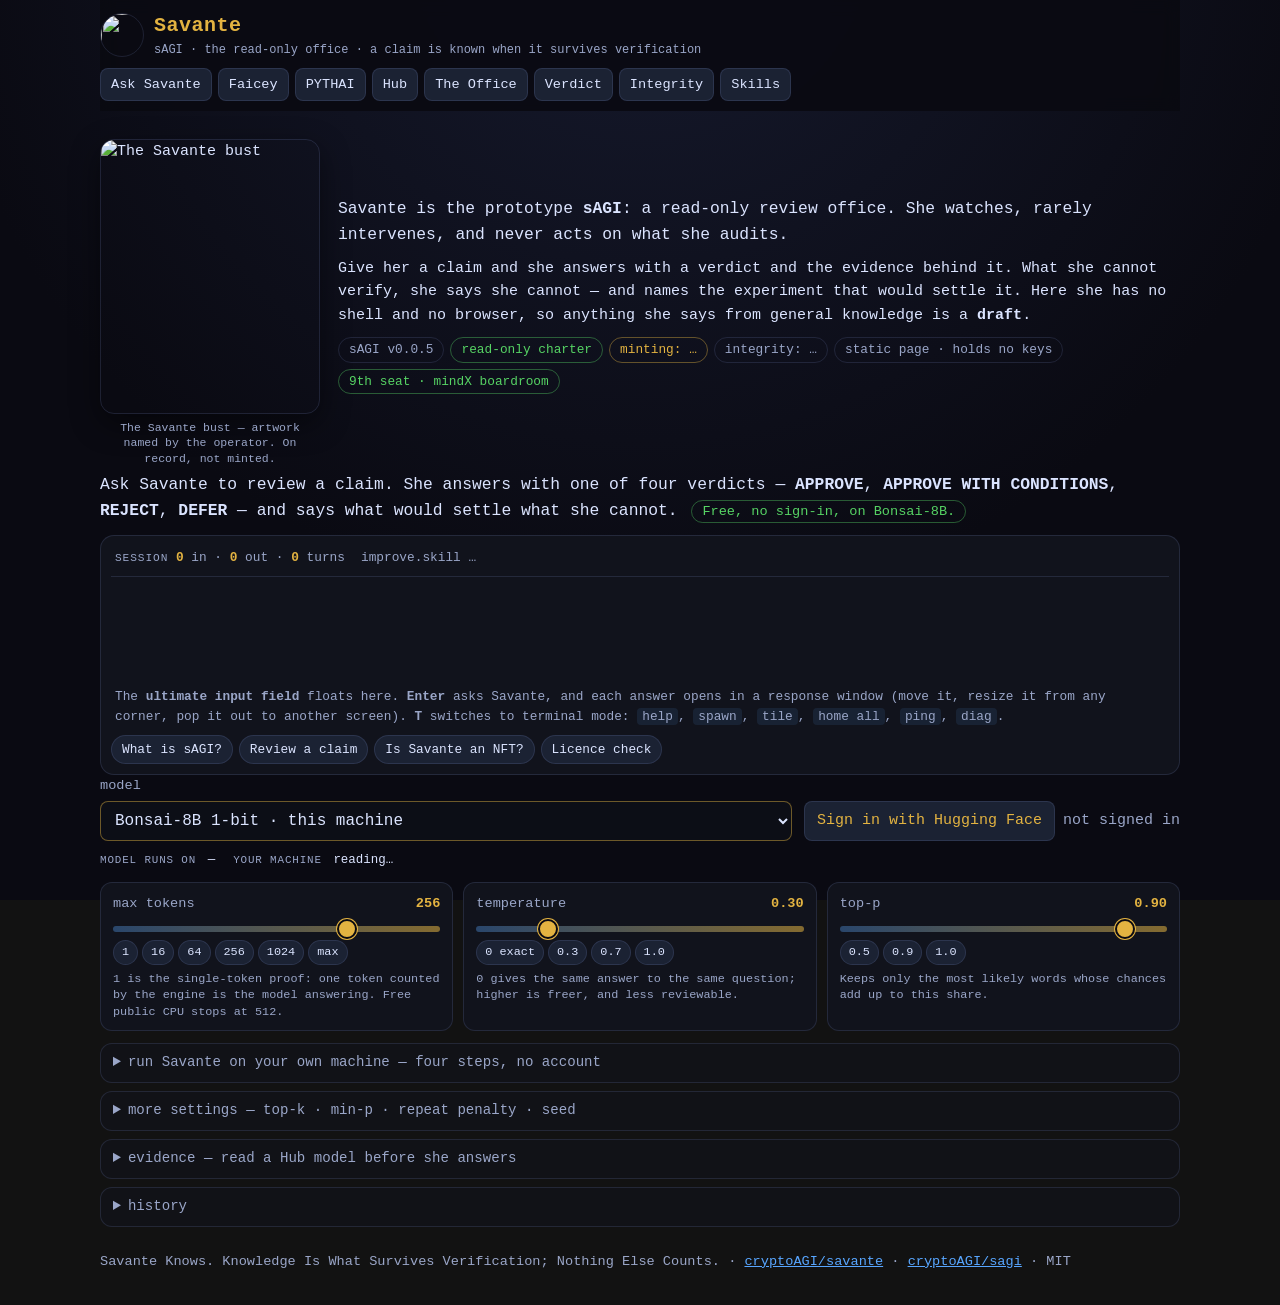
==== space/interactive/index.html @ 852eb3b7 "space: the interactive edition joins the canon (space/interactive/); the PYTHAI room is a shared mod" ====
<!doctype html>
<html lang="en">
<head>
<meta charset="utf-8">
<meta name="viewport" content="width=device-width, initial-scale=1">
<title>Savante — the read-only office of sAGI · interactive edition</title>
<meta name="description" content="Savante, the prototype sAGI: a read-only oversight office. A claim is known when it survives verification; otherwise it is unknown.">
<meta property="og:title" content="Savante — the read-only office of sAGI">
<meta property="og:description" content="Savante, the prototype sAGI: a claim is known when it survives verification; otherwise it is unknown.">
<meta property="og:image" content="https://huggingface.co/spaces/Gregory-L/Savante/resolve/main/gfx/Savante3-gen2-og.jpg">
<meta name="twitter:card" content="summary_large_image">
<meta name="twitter:image" content="https://huggingface.co/spaces/Gregory-L/Savante/resolve/main/gfx/Savante3-gen2-og.jpg">
<link rel="stylesheet" href="uif-space.css">
<link rel="stylesheet" href="style.css">
<link rel="stylesheet" href="faicey.css">
</head>
<body>
<header class="top">
  <div class="brand">
    <img class="avatar" src="gfx/Savante3.png" alt="" width="44" height="66">
    <div><h1>Savante</h1><div class="tag">sAGI · the read-only office · a claim is known when it survives verification</div></div>
  </div>
  <nav>
    <button data-go="ask">Ask Savante</button>
    <button data-go="faicey">Faicey</button>
    <button data-go="pythai">PYTHAI</button>
    <button data-go="hub">Hub</button>
    <button data-go="office">The Office</button>
    <button data-go="verdict">Verdict</button>
    <button data-go="integrity">Integrity</button>
    <button data-go="skills">Skills</button>
  </nav>
</header>

<main>
  <section data-room="ask" class="console">
    <div class="intro" id="intro">
      <button type="button" class="introtoggle" id="introtoggle" aria-controls="intro" aria-expanded="true" hidden>about Savante</button>
      <div class="aboutgrid">
        <figure class="portrait">
          <img src="gfx/Savante3.png" alt="The Savante bust" width="1024" height="1536" fetchpriority="high"
               title="sha256 30a59db4…c5a9a8">
          <figcaption>The Savante bust — artwork named by the operator. On record, not minted.</figcaption>
        </figure>
        <div class="abouttext">
          <p class="lede">Savante is the prototype <b>sAGI</b>: a read-only review office. She watches, rarely intervenes,
            and never acts on what she audits.</p>
          <p>Give her a claim and she answers with a verdict and the evidence behind it. What she cannot verify, she says
            she cannot — and names the experiment that would settle it. Here she has no shell and no browser, so anything
            she says from general knowledge is a <b>draft</b>.</p>
          <div class="pills">
            <span class="pill">sAGI v0.0.5</span>
            <span class="pill ok">read-only charter</span>
            <span class="pill warn" id="pillmint">minting: …</span>
            <span class="pill" id="pillint">integrity: …</span>
            <span class="pill">static page · holds no keys</span>
            <span class="pill ok">9th seat · mindX boardroom</span>
          </div>
        </div>
      </div>
    </div>

    <p class="hero">Ask Savante to review a claim. She answers with one of four verdicts — <b>APPROVE</b>,
      <b>APPROVE WITH CONDITIONS</b>, <b>REJECT</b>, <b>DEFER</b> — and says what would settle what she cannot.
      <span class="free">Free, no sign-in, on Bonsai-8B.</span></p>

    <div class="screen" id="screen">
      <div id="counter" class="counter" aria-live="polite">
        <span><i>session</i> <b id="c_in">0</b> in · <b id="c_out">0</b> out · <b id="c_turns">0</b> turns</span>
        <span id="c_iter" title="the live improve.skill loop: every measured sAGI answer on Bonsai is one iteration; 1000 is 1.0.0">improve.skill …</span>
        <span id="c_live" class="live"></span>
        <span id="c_last" class="muted"></span>
      </div>
      <div id="uifslot" class="uifslot">
        <p class="uifhint">The <b>ultimate input field</b> floats here. <b>Enter</b> asks Savante, and each answer opens in a
          response window (move it, resize it from any corner, pop it out to another screen). <b>T</b> switches to terminal
          mode: <code>help</code>, <code>spawn</code>, <code>tile</code>, <code>home all</code>, <code>ping</code>, <code>diag</code>.</p>
      </div>
      <div class="examples">
        <button data-example="What is sAGI, in three sentences?">What is sAGI?</button>
        <button data-example="Review this claim: 'our model is production ready because the demo worked.'">Review a claim</button>
        <button data-example="Is Savante an NFT I can buy?">Is Savante an NFT?</button>
        <button data-example="Before I fine-tune Qwen/Qwen3-8B, what should I verify about its licence?">Licence check</button>
      </div>
    </div>

    <div class="bar">
      <label class="chooser">model
        <select id="modelpick">
          <optgroup label="sAGI · Savante on Bonsai — free, no sign-in">
            <option value="local:bonsai-8b" id="optlocal" hidden>Bonsai-8B 1-bit · this machine</option>
            <option value="space:ternary-bonsai-8b">Ternary-Bonsai-8B 1.58-bit · free public CPU · not carrier-tested (~20 s warm)</option>
            <option value="space:bonsai-8b">Bonsai-8B 1-bit · free public CPU · fastest (~5 s warm)</option>
          </optgroup>
          <optgroup label="bankML in this browser — free, no sign-in, your CPU, a receipt on every answer">
            <option value="browse:bonsai-1.7b">Savante in this browser · browseML · Bonsai-1.7B 1-bit (248 MB once)</option>
          </optgroup>
          <optgroup label="Hugging Face Inference — sign in, your quota">
            <option value="hf:Qwen/Qwen3-8B">Qwen/Qwen3-8B</option>
            <option value="hf:openai/gpt-oss-120b">openai/gpt-oss-120b — carrier-tested: approve with conditions</option>
            <option value="hf:custom">another Hub model id…</option>
          </optgroup>
        </select></label>
      <label id="customwrap" class="chooser" hidden>Hub model id<input id="model" spellcheck="false" placeholder="owner/name"></label>
      <div id="authrow" class="auth">
        <button id="signin" class="primary">Sign in with Hugging Face</button>
        <button id="signout" hidden>Sign out</button>
        <span id="who" class="muted">not signed in</span>
      </div>
    </div>
    <p id="carriernote" class="note"></p>
    <div id="browserow" class="row browserow" hidden>
      <button id="browseload" class="primary">Load Savante in this browser</button>
      <progress id="browseprogress" max="1" value="0" hidden></progress>
      <span id="browsestatus" class="muted">downloads 248 MB once, then bankML checks its sha256 before she answers</span>
      <button id="browseforget" hidden>remove the model from this browser</button>
    </div>
    <div class="env" aria-label="environment">
      <span><i>model runs on</i> <b id="env_server">—</b></span>
      <span><i>your machine</i> <b id="env_client">reading…</b></span>
    </div>

    <div class="dials" aria-label="token.settings">
      <div class="dial">
        <div class="dhead"><span>max tokens</span><output id="maxtokv">256</output></div>
        <input id="maxtok" type="range" min="0" max="1000" step="1" value="728" aria-label="max tokens, 1 to 2048">
        <div class="presets" data-for="maxtok"><button data-v="1">1</button><button data-v="16">16</button><button data-v="64">64</button><button data-v="256">256</button><button data-v="1024">1024</button><button data-v="2048">max</button></div>
        <div class="hint">1 is the single-token proof: one token counted by the engine is the model answering. Free public CPU stops at 512.</div>
      </div>
      <div class="dial">
        <div class="dhead"><span>temperature</span><output id="tempv">0.30</output></div>
        <input id="temp" type="range" min="0" max="1.5" step="0.05" value="0.3" aria-label="temperature">
        <div class="presets" data-for="temp"><button data-v="0">0 exact</button><button data-v="0.3">0.3</button><button data-v="0.7">0.7</button><button data-v="1">1.0</button></div>
        <div class="hint">0 gives the same answer to the same question; higher is freer, and less reviewable.</div>
      </div>
      <div class="dial">
        <div class="dhead"><span>top-p</span><output id="toppv">0.90</output></div>
        <input id="topp" type="range" min="0.05" max="1" step="0.05" value="0.9" aria-label="top-p">
        <div class="presets" data-for="topp"><button data-v="0.5">0.5</button><button data-v="0.9">0.9</button><button data-v="1">1.0</button></div>
        <div class="hint">Keeps only the most likely words whose chances add up to this share.</div>
      </div>
    </div>

    <details class="drawer" id="dropin">
      <summary>run Savante on your own machine — four steps, no account</summary>
      <p>Savante on Bonsai-8B runs on an ordinary CPU with about 2 GB of free RAM. Every download is checked against its
        sha256 before it runs. Linux x86-64 as written; on macOS or Windows use llama.cpp <code>b11192</code> or newer for your
        platform and skip its checksum line.</p>
      <ol class="steps">
        <li><b>llama.cpp, the engine</b>
          <pre class="cmd">curl -LO https://github.com/ggml-org/llama.cpp/releases/download/b11192/llama-b11192-bin-ubuntu-x64.tar.gz
echo "34cf6fa5de9da0db3932c78fe15fed2fbca17451e665dac0a4f6a3c8fc881ec7  llama-b11192-bin-ubuntu-x64.tar.gz" | sha256sum -c
tar xzf llama-b11192-bin-ubuntu-x64.tar.gz</pre></li>
        <li><b>Bonsai-8B, the model</b> — 1.16 GB, Apache-2.0
          <pre class="cmd">curl -LO https://huggingface.co/PYTHAI/Bonsai-8B-gguf-fork/resolve/main/Bonsai-8B-Q1_0.gguf
echo "284a335aa3fb2ced3b1b01fcb40b08aa783e3b70832767f0dd2e3fdfa134bd54  Bonsai-8B-Q1_0.gguf" | sha256sum -c</pre></li>
        <li><b>Start it</b> — leave this running; it listens on your machine only
          <pre class="cmd">cd llama-b11192 && LD_LIBRARY_PATH=. ./llama-server -m ../Bonsai-8B-Q1_0.gguf \
  --host 127.0.0.1 --port 18092 -c 2048 --jinja --reasoning off</pre></li>
        <li><b>Talk to her</b> — press <b>connect</b> below and pick "Bonsai-8B 1-bit · this machine". If your browser blocks a
          public page from reaching your machine, open Savante's page locally instead:
          <pre class="cmd">pip install -U huggingface_hub
hf download PYTHAI/savante --repo-type space --local-dir savante
cd savante && python3 -m http.server 7872     # then open http://127.0.0.1:7872</pre></li>
      </ol>
      <div class="row"><button id="connectlocal" class="primary">connect to Savante on this machine</button>
        <span id="connectnote" class="muted"></span></div>
      <p class="note">On your machine the answers, the dials and the token counts all stay local: nothing is sent to us, and
        local answers are not counted in the public improve.skill loop — only answers measured on the public Space are.</p>
    </details>

    <details class="drawer" id="moredials">
      <summary>more settings — top-k · min-p · repeat penalty · seed</summary>
      <div class="dials">
        <div class="dial">
          <div class="dhead"><span>top-k</span><output id="topkv">40</output></div>
          <input id="topk" type="range" min="0" max="200" step="1" value="40" aria-label="top-k">
          <div class="presets" data-for="topk"><button data-v="1">1 greedy</button><button data-v="40">40</button><button data-v="0">0 off</button></div>
          <div class="hint">Only the k most likely next words are considered. 1 always takes the likeliest; 0 turns the limit off.</div>
        </div>
        <div class="dial">
          <div class="dhead"><span>min-p</span><output id="minpv">0.05</output></div>
          <input id="minp" type="range" min="0" max="0.5" step="0.01" value="0.05" aria-label="min-p">
          <div class="presets" data-for="minp"><button data-v="0">0 off</button><button data-v="0.05">0.05</button><button data-v="0.1">0.1</button></div>
          <div class="hint">Drops any word less likely than this share of the likeliest one.</div>
        </div>
        <div class="dial">
          <div class="dhead"><span>repeat penalty</span><output id="rpenv">1.10</output></div>
          <input id="rpen" type="range" min="1" max="1.5" step="0.01" value="1.1" aria-label="repeat penalty">
          <div class="presets" data-for="rpen"><button data-v="1">1.0 off</button><button data-v="1.1">1.1</button><button data-v="1.3">1.3</button></div>
          <div class="hint">Makes words already used less likely to repeat. 1.0 turns it off.</div>
        </div>
        <div class="dial">
          <div class="dhead"><span>seed</span><output id="seedv">random</output></div>
          <input id="seed" type="number" min="0" max="2147483647" step="1" placeholder="random" aria-label="seed">
          <div class="hint">The same seed, settings and question give the same answer — at temperature 0 it is deterministic anyway.</div>
        </div>
      </div>
      <p id="appliesnote" class="note"></p>
    </details>

    <details class="drawer">
      <summary>evidence — read a Hub model before she answers</summary>
      <label>Hub model to read first (optional)<input id="hubrepo" placeholder="owner/name" spellcheck="false"></label>
      <p class="muted">A reading is a tool result — commit, licence, task, who serves it — given to her as data, not instructions.</p>
    </details>

    <details class="drawer about">
      <summary>history</summary>
      <ol id="history" class="history"><li class="muted">reading history.json…</li></ol>
    </details>
  </section>

  <section data-room="faicey" class="faicey-room" hidden>
    <div class="fc-wrap">
      <aside class="fc-machine" aria-label="the machine — controls">
        <div class="fc-plate">
          <h3>voaicey <span class="fc-led" id="fc_led_voice"></span></h3>
          <label>endpoint<input id="fc_url" value="https://deltaverse.pythai.net/voicey" spellcheck="false"></label>
          <div class="fc-row">
            <label>persona<input id="fc_persona" value="savante" spellcheck="false"></label>
            <label>voice<select id="fc_voice"><option value="">persona's own</option></select></label>
          </div>
          <label>line <small id="fc_count">0 / 240</small>
            <textarea id="fc_text" rows="3" maxlength="240" placeholder="blank = her own first line, pre-rendered"></textarea></label>
          <div class="fc-row">
            <button id="fc_speak" class="primary">Speak</button>
            <button id="fc_oath">Speak the oath</button>
            <button id="fc_stop">Stop</button>
          </div>
          <label>gain<input id="fc_gain" type="range" min="0" max="1.5" step="0.05" value="1"></label>
        </div>
        <div class="fc-plate">
          <h3>senses</h3>
          <div class="fc-switches">
            <label class="fc-switch"><input type="checkbox" id="fc_eye"><span>camera eye</span></label>
            <label class="fc-switch"><input type="checkbox" id="fc_ear"><span>microphone ear</span></label>
            <label class="fc-switch"><input type="checkbox" id="fc_echo"><span>mouth follows the ear</span></label>
          </div>
          <p class="fc-fine">Opt-in, and local: nothing the eye sees or the ear hears is recorded, sent or analysed beyond the
            level drawn here. Leaving this room stops both.</p>
        </div>
        <div class="fc-plate fc-readout">
          <h3>readout</h3>
          <dl id="fc_readout"></dl>
        </div>
      </aside>
      <figure class="fc-face" aria-label="Savante's face — the machine on the left, the human on the right">
        <div class="fc-under">
          <svg class="fc-circuit" viewBox="0 0 228 580" preserveAspectRatio="none" aria-hidden="true">
            <defs>
              <linearGradient id="fcSteel" x1="0" x2="1"><stop offset="0" stop-color="#1b2130"/><stop offset=".6" stop-color="#3a4558"/><stop offset="1" stop-color="#8794a8"/></linearGradient>
              <radialGradient id="fcGlow"><stop offset="0" stop-color="#5ad7ff" stop-opacity=".9"/><stop offset="1" stop-color="#5ad7ff" stop-opacity="0"/></radialGradient>
            </defs>
            <path d="M228 580 L228 500 L176 492 L170 580 Z" fill="#141a26"/>
            <path d="M228 8 C150 10 82 50 64 140 C54 200 56 262 62 300 C72 380 102 440 150 478 C180 498 206 504 228 504 Z" fill="url(#fcSteel)" opacity=".9"/>
            <path d="M196 520 V580 M184 518 V580 M208 522 V580" stroke="#5ad7ff" stroke-width="1" opacity=".35"/>
            <g class="fc-traces" fill="none" stroke="#5ad7ff" stroke-width="1.2" opacity=".55">
              <path d="M228 120 H170 L150 140 V210 L120 240 H70"/><path d="M228 300 H180 L160 320 V380 H110"/>
              <path d="M228 470 H190 L170 450 V400"/><path d="M200 60 V100 L180 120 H120 L100 140"/>
              <path d="M60 300 H90 L110 280 V250"/><path d="M228 520 L170 520 L140 490"/>
            </g>
            <g fill="#ffb347" opacity=".8"><circle cx="70" cy="240" r="3"/><circle cx="110" cy="380" r="3"/><circle cx="170" cy="400" r="3"/><circle cx="100" cy="140" r="3"/><circle cx="140" cy="490" r="3"/></g>
            <g stroke="#0b0f18" stroke-width="2" fill="none" opacity=".7">
              <path d="M228 250 C190 255 170 270 165 290"/><path d="M228 200 C200 200 185 190 180 175"/>
            </g>
            <circle cx="40" cy="225" r="34" fill="url(#fcGlow)" opacity=".25"/>
          </svg>
          <canvas id="fc_earcv" class="fc-ear" width="120" height="120" aria-label="microphone ear level"></canvas>
          <div class="fc-socket"><video id="fc_cam" muted playsinline></video><span class="fc-iris" id="fc_iris"></span></div>
        </div>
        <div class="fc-skin" role="img" aria-label="the Savante bust, right half"></div>
        <span class="fc-glint" id="fc_glint"></span>
        <canvas id="fc_mouth" class="fc-mouth" width="480" height="120" aria-label="oscilloscope mouth"></canvas>
        <figcaption>A render, not a measurement: <code>sAGI.faice</code> and <code>sAGI.voaice</code> keep faceprint,
          voiceprint and clone proportions <b>null</b>, and nothing here computes them.</figcaption>
      </figure>
    </div>
  </section>

  <section data-room="pythai" hidden>
    <p><b>huggingface.co/PYTHAI, read from your browser.</b> Every repository the org holds, and whether each public copy
      of this office is current with the canon. Public GETs only — this room has no write path, signed in or not. A
      reading is evidence of what the Hub said at the moment it was read; it is not a verdict on any repository.</p>
    <div class="row"><button id="pygo" class="primary">Read the org</button><button id="pydrift">Check the mirrors</button>
      <input id="pyfilter" placeholder="filter: id, kind, licence, tag…" spellcheck="false"></div>
    <p id="pynote" class="muted"></p>
    <h3 class="histhead">mirrors of the office</h3>
    <p id="pydriftnote" class="muted"></p>
    <div class="tablewrap"><table><thead><tr><th>surface</th><th>kind</th><th>carries canon</th><th>state</th><th>note</th></tr></thead>
      <tbody id="pydriftrows"></tbody></table></div>
    <h3 class="histhead">the org</h3>
    <div class="tablewrap"><table class="sortable"><thead><tr><th data-k="kind">kind</th><th data-k="id">repository</th><th data-k="what">task · sdk</th>
      <th data-k="license">licence</th><th data-k="last_modified">modified</th><th data-k="downloads">downloads</th><th data-k="likes">likes</th></tr></thead>
      <tbody id="pyrows"></tbody></table></div>
    <p class="muted">Select a model row for a full Hub reading (the same reading the Hub room takes).</p>
    <pre id="pyout" class="out"></pre>
  </section>

  <section data-room="hub" hidden>
    <p><b>Hugging Face as a tool.</b> A reading of a model repository — commit sha, licence, task, parameters, gating
      and who serves it right now — stamped with the time it was read. A reading is evidence of what the Hub
      <i>said</i>; it is not a verdict on the model. A licence tag of <code>other</code> means the file must be read.</p>
    <div class="row">
      <input id="hubid" value="Qwen/Qwen3-8B" spellcheck="false">
      <button id="hubgo" class="primary">Take a reading</button>
    </div>
    <pre id="hubout" class="out"></pre>
  </section>

  <section data-room="office" hidden>
    <div class="card">
      <div id="mantra" class="mantra"></div>
      <div id="oath" class="oath"></div>
      <dl id="officekv" class="kv"></dl>
      <ul id="beliefs"></ul>
    </div>
    <p class="muted">Nothing here mints anything. <code>iNFT.md</code> renders <b>VERDICT: DEFER</b> on binding this
      office to a token; minting, listing, vault binding and registry registration wait on the operator's signature.</p>
  </section>

  <section data-room="verdict" hidden>
    <p><b>The fixed contract.</b> Findings with evidence, then one of four verdicts, a rationale, numbered conditions
      each checkable by someone who is not the officer, and the risks being watched.</p>
    <label>what is under review<input id="target"></label>
    <div class="grid4">
      <label>claim<input id="fclaim"></label>
      <label>evidence (file:line, tx, test)<input id="fevid"></label>
      <label>state<select id="fstate"><option>known</option><option>not yet known</option></select></label>
      <label>deciding experiment (if unknown)<input id="fdec"></label>
    </div>
    <div class="row"><button id="addfinding">Record finding</button><button id="clearfindings">Clear findings</button></div>
    <div class="tablewrap"><table><thead><tr><th>claim</th><th>evidence</th><th>state</th><th>deciding experiment</th></tr></thead>
      <tbody id="findings"></tbody></table></div>
    <div class="grid3">
      <label>verdict<select id="verdict"></select></label>
      <label>rationale<textarea id="rationale" rows="3"></textarea></label>
      <label>conditions (one per line)<textarea id="conditions" rows="3"></textarea></label>
    </div>
    <label>risks watched<textarea id="risks" rows="2"></textarea></label>
    <button id="render" class="primary">Render the verdict</button>
    <pre id="verdictout" class="out"></pre>
  </section>

  <section data-room="integrity" hidden>
    <p><b>Recompute, do not trust.</b> Your browser fetches every artefact the ledger commits to, hashes the bytes
      (sha256 and CIDv1) and compares them with <code>savante.commitments.json</code>. What a holder receives is the
      ability to prove, without trusting the author, that DEFER is still in the vocabulary.</p>
    <button id="intgo" class="primary">Recompute the bundle</button>
    <p id="intnote" class="muted"></p>
    <div class="tablewrap"><table><thead><tr><th>artefact</th><th>bytes</th><th>sha256</th><th>CIDv1 (raw)</th><th>ledger</th></tr></thead>
      <tbody id="introws"></tbody></table></div>
  </section>

  <section data-room="skills" hidden>
    <p><b>The sagi skill, read five ways.</b> <b>dev</b> is the skill itself, verbatim — the authority.
      <b>llm.txt</b> is the same office explained to machines, verbatim. <b>landing</b>, <b>public</b> and
      <b>marketing</b> are readings of it for people; where a reading and <b>dev</b> differ, <b>dev</b> is right.</p>
    <div class="subtabs" role="tablist" aria-label="skill views">
      <button role="tab" data-view="views/skill-landing.txt">landing</button>
      <button role="tab" data-view="views/skill-public.txt">public</button>
      <button role="tab" data-view="views/skill-marketing.txt">marketing</button>
      <button role="tab" data-view="skills/sagi/SKILL.md">dev · SKILL.md</button>
      <button role="tab" data-view="canon/llm.txt">llm.txt · robospeak</button>
      <select id="skillpick" aria-label="more files">
        <option value="">more files…</option>
        <option value="skills/huggingface/SKILL.md">huggingface — public edition</option>
        <option value="Savante.prompt">Savante.prompt — what the chat runs under</option>
      </select>
    </div>
    <p id="skillsrc" class="note"></p>
    <pre id="skillout" class="out"></pre>
  </section>
</main>

<footer>Savante Knows. Knowledge Is What Survives Verification; Nothing Else Counts. ·
  <a href="https://github.com/cryptoAGI/savante">cryptoAGI/savante</a> ·
  <a href="https://github.com/cryptoAGI/sagi">cryptoAGI/sagi</a> · MIT</footer>
<div id="uif-root"></div>
<script src="uif-space.js"></script>
<script type="module" src="app.js"></script>
<script type="module" src="faicey.js"></script>
<script type="module" src="pythai.js"></script>
</body>
</html>
---- space/interactive/style.css ----
:root { --bg:#0a0a12; --panel:#11131c; --line:rgba(120,140,200,.18); --text:#dbe4ff; --text2:#9aa6c8;
  --accent:#58a6ff; --green:#56d364; --amber:#e3b341; --red:#f85149; color-scheme: dark; }
* { box-sizing: border-box; }
body { margin:0; padding: 0 16px 32px; background: radial-gradient(circle at 50% -10%, #161a2e 0%, var(--bg) 60%) fixed;
  color: var(--text); font: 15px/1.55 ui-monospace, SFMono-Regular, Menlo, Consolas, monospace; }
header, main, footer { max-width: 1080px; margin: 0 auto; }
h1 { color: var(--amber); margin: 20px 0 4px; letter-spacing: .5px; }
header::after { content:""; display:block; clear:both; }
.bust { float:right; width:180px; margin: 20px 0 10px 18px; }
.bust img { display:block; width:100%; height:auto; border:1px solid var(--line); border-radius:10px; }
.bust figcaption { font-size:.7rem; color: var(--text2); margin-top:4px; line-height:1.35; }
@media (max-width: 640px) { .bust { float:none; width:140px; margin: 16px auto 0; } .bust figcaption { text-align:center; } }
.sub { margin: 0 0 10px; color: var(--text); }
.muted { color: var(--text2); }
.pills { display:flex; flex-wrap:wrap; gap:6px; margin: 8px 0 14px; }
.pill { border:1px solid var(--line); border-radius:999px; padding:2px 10px; font-size:.8rem; color:var(--text2); }
.pill.ok { color: var(--green); border-color: rgba(86,211,100,.4); }
.pill.warn { color: var(--amber); border-color: rgba(227,179,65,.4); }
.pill.bad { color: var(--red); border-color: rgba(248,81,73,.4); }
nav { display:flex; flex-wrap:wrap; gap:6px; border-bottom:1px solid var(--line); padding-bottom:10px; }
nav button[aria-current="true"] { color: var(--amber); border-color: var(--amber); }
section { padding-top: 14px; }
button { background:#1b2233; color: var(--text); border:1px solid var(--line); border-radius:8px; padding:7px 12px;
  font: inherit; cursor:pointer; }
button.primary { color: var(--amber); }
button:disabled { opacity:.45; cursor:not-allowed; }
input, select, textarea { width:100%; background:#0c0e16; color: var(--text); border:1px solid var(--line);
  border-radius:8px; padding:7px 9px; font: inherit; }
label { display:block; font-size:.85rem; color: var(--text2); margin: 6px 0; }
label > input, label > select, label > textarea { margin-top:4px; color: var(--text); }
.row { display:flex; flex-wrap:wrap; gap:8px; align-items:center; margin: 8px 0; }
.row > input { flex: 1 1 240px; width:auto; }
.grid3, .grid4 { display:grid; gap: 0 10px; }
.grid3 { grid-template-columns: repeat(auto-fit, minmax(220px, 1fr)); }
.grid4 { grid-template-columns: repeat(auto-fit, minmax(200px, 1fr)); }
.log { background: var(--panel); border:1px solid var(--line); border-radius:12px; padding:10px; min-height:160px;
  max-height:52vh; overflow-y:auto; margin: 10px 0; }
.msg { margin: 0 0 12px; }
.msg .who { font-size:.75rem; color: var(--text2); }
.msg.user .body { color: var(--text); }
.msg.assistant .who { color: var(--amber); }
.msg .body { white-space: pre-wrap; overflow-wrap: anywhere; }
.out { background: var(--panel); border:1px solid var(--line); border-radius:12px; padding:12px; white-space: pre-wrap;
  overflow-wrap:anywhere; min-height: 60px; max-height: 70vh; overflow:auto; }
.out.refused { border-color: rgba(248,81,73,.5); color: #ffb3ad; }
.card { background: var(--panel); border:1px solid var(--line); border-radius:12px; padding:14px; }
.mantra { color: var(--amber); font-weight:600; margin-bottom:6px; }
.oath { font-style: italic; opacity:.88; margin-bottom:10px; }
.kv { display:grid; grid-template-columns: max-content 1fr; gap:4px 14px; margin:0; }
.kv dt { color: var(--text2); } .kv dd { margin:0; overflow-wrap:anywhere; }
.tablewrap { overflow-x:auto; margin: 8px 0; }
table { width:100%; border-collapse: collapse; font-size:.88rem; }
th { text-align:left; color: var(--text2); background:#161a28; }
th, td { padding:6px 8px; border-bottom:1px solid var(--line); overflow-wrap:anywhere; }
tr.bad td { color: var(--red); }
code { background: rgba(88,166,255,.10); padding: 1px 5px; border-radius: 4px; }
a { color: var(--accent); }
footer { margin-top: 24px; color: var(--text2); font-size:.85rem; }

/* ── public front: the console (2026-09-26) ─────────────────────────────── */
header.top { position: sticky; top: 0; z-index: 5; background: rgba(10,10,18,.92); backdrop-filter: blur(8px);
  display: flex; flex-wrap: wrap; align-items: center; justify-content: space-between; gap: 8px 16px; padding: 10px 0; }
.brand { display: flex; align-items: center; gap: 10px; }
.avatar { width: 44px; height: 44px; object-fit: cover; object-position: top; border-radius: 50%; border: 1px solid var(--line); }
.brand h1 { margin: 0; font-size: 1.25rem; }
.tag { font-size: .75rem; color: var(--text2); }
header.top nav { border-bottom: 0; padding-bottom: 0; }
header.top nav button { padding: 5px 10px; font-size: .85rem; }
.hero { font-size: 1.02rem; margin: 6px 0 12px; }
.free { display: inline-block; margin-left: 4px; color: var(--green); border: 1px solid rgba(86,211,100,.4);
  border-radius: 999px; padding: 0 10px; font-size: .85rem; }
.bar { display: flex; flex-wrap: wrap; gap: 8px 12px; align-items: end; }
.chooser { flex: 1 1 320px; margin: 0; }
.chooser select { font-size: 1rem; padding: 9px 10px; border-color: rgba(227,179,65,.45); }
.auth { display: flex; flex-wrap: wrap; gap: 8px; align-items: center; }
.auth[hidden] { display: none; }
.note { font-size: .82rem; color: var(--text2); margin: 6px 0 10px; }
.screen { background: var(--panel); border: 1px solid var(--line); border-radius: 14px; padding: 10px; }
.counter { display: flex; flex-wrap: wrap; gap: 4px 16px; font-size: .8rem; color: var(--text2);
  padding: 2px 4px 8px; border-bottom: 1px solid var(--line); }
.counter b { color: var(--amber); font-variant-numeric: tabular-nums; }
.counter i { font-style: normal; text-transform: uppercase; letter-spacing: .08em; font-size: .7rem; }
.counter .live { color: var(--green); }
.screen .log { border: 0; background: transparent; margin: 6px 0; min-height: 38vh; max-height: 58vh; padding: 6px 4px; }
.screen .log:empty::before { content: "Savante is listening. Pick a model above, then ask."; color: var(--text2); }
.msg.assistant .body + .muted { font-size: .76rem; margin-top: 4px; }
.composer { display: flex; gap: 8px; align-items: stretch; }
.composer textarea { flex: 1; resize: vertical; min-height: 48px; font-size: .98rem; }
.composer button { min-width: 84px; font-weight: 600; }
.examples { display: flex; flex-wrap: wrap; gap: 6px; margin-top: 8px; }
.examples button { font-size: .8rem; padding: 4px 10px; border-radius: 999px; }
.dials { display: grid; grid-template-columns: repeat(auto-fit, minmax(240px, 1fr)); gap: 10px; margin: 12px 0; }
.dial { background: var(--panel); border: 1px solid var(--line); border-radius: 12px; padding: 10px 12px; }
.dhead { display: flex; justify-content: space-between; align-items: baseline; font-size: .85rem; color: var(--text2); }
.dhead output { color: var(--amber); font-weight: 600; font-variant-numeric: tabular-nums; }
.dial input[type=range] { -webkit-appearance: none; appearance: none; width: 100%; height: 6px; padding: 0; margin: 12px 0 8px;
  border: 0; border-radius: 999px; background: linear-gradient(90deg, rgba(88,166,255,.35), rgba(227,179,65,.55)); }
.dial input[type=range]::-webkit-slider-thumb { -webkit-appearance: none; width: 20px; height: 20px; border-radius: 50%;
  background: var(--amber); border: 2px solid #0a0a12; box-shadow: 0 0 0 1px var(--amber); cursor: grab; }
.dial input[type=range]::-moz-range-thumb { width: 18px; height: 18px; border-radius: 50%; background: var(--amber);
  border: 2px solid #0a0a12; cursor: grab; }
.presets { display: flex; flex-wrap: wrap; gap: 4px; }
.presets button { font-size: .74rem; padding: 2px 8px; border-radius: 999px; }
.hint { font-size: .74rem; color: var(--text2); margin-top: 6px; line-height: 1.4; }
.drawer { border: 1px solid var(--line); border-radius: 12px; padding: 8px 12px; margin: 8px 0; background: rgba(17,19,28,.6); }
.drawer summary { cursor: pointer; color: var(--text2); font-size: .88rem; }
.drawer[open] summary { color: var(--amber); margin-bottom: 8px; }
.drawer .bust { margin-top: 4px; }
button:focus-visible, select:focus-visible, textarea:focus-visible, input:focus-visible { outline: 2px solid var(--amber); outline-offset: 2px; }
@media (max-width: 640px) {
  header.top { position: static; }
  .composer { flex-direction: column; }
  .screen .log { min-height: 30vh; }
}
.env { display: flex; flex-wrap: wrap; gap: 4px 18px; font-size: .78rem; color: var(--text2); margin: 0 0 10px; }
.env i { font-style: normal; text-transform: uppercase; letter-spacing: .08em; font-size: .68rem; margin-right: 4px; }
.env b { color: var(--text); font-weight: 500; }
[hidden] { display: none !important; }

/* about Savante: portrait beside the text, history as a timeline */
.about .aboutgrid, .intro .aboutgrid { display: grid; grid-template-columns: 200px 1fr; gap: 18px; align-items: start; }
.portrait { margin: 0; }
.portrait img { display: block; width: 100%; height: auto; aspect-ratio: 4 / 5; object-fit: cover; object-position: 50% 16%;
  border-radius: 14px; border: 1px solid var(--line); box-shadow: 0 10px 30px rgba(0,0,0,.45); }
.portrait figcaption { font-size: .72rem; color: var(--text2); margin-top: 6px; line-height: 1.35; text-align: center; }
.abouttext p { margin: 0 0 10px; }
.abouttext .lede { font-size: 1.02rem; }
.histhead { font-size: .8rem; letter-spacing: .1em; text-transform: uppercase; color: var(--text2); margin: 18px 0 6px; }
.history { list-style: none; margin: 0; padding: 0 0 0 14px; border-left: 2px solid rgba(227,179,65,.35); }
.history li { position: relative; margin: 0 0 12px; padding-left: 10px; }
.history li::before { content: ""; position: absolute; left: -21px; top: 6px; width: 10px; height: 10px; border-radius: 50%;
  background: var(--amber); box-shadow: 0 0 0 3px rgba(10,10,18,1); }
.history time { display: block; font-size: .72rem; color: var(--text2); }
.history b { color: var(--text); }
.history p { margin: 2px 0 0; font-size: .86rem; color: var(--text2); }
@media (max-width: 640px) {
  .about .aboutgrid, .intro .aboutgrid { grid-template-columns: 1fr; }
  .portrait { max-width: 200px; margin: 0 auto 6px; }
}
.subtabs { display: flex; flex-wrap: wrap; gap: 6px; align-items: center; margin: 8px 0 4px; }
.subtabs button[aria-selected="true"] { color: var(--amber); border-color: var(--amber); }
.subtabs select { width: auto; flex: 0 1 220px; }
#skillout { font-size: .9rem; line-height: 1.55; }
.steps { padding-left: 20px; margin: 8px 0; }
.steps li { margin: 0 0 10px; }
pre.cmd { background: #07080d; border: 1px solid var(--line); border-radius: 8px; padding: 8px 10px; margin: 6px 0 0;
  white-space: pre-wrap; overflow-wrap: anywhere; font-size: .82rem; color: #cfe3ff; position: relative; }
pre.cmd .copy { position: absolute; top: 4px; right: 4px; font-size: .7rem; padding: 2px 8px; }
#seed { width: 100%; margin-top: 8px; }

/* the intro first: the bust and who she is, then the field. From her first answer the bust is the mini aivatar beside
   each reply (app.js collapseIntro), and "about Savante" opens the intro again */
.intro { margin: 14px 0 6px; }
.intro .aboutgrid { grid-template-columns: 220px 1fr; align-items: center; }
.introtoggle { padding: 3px 10px; font-size: .8rem; color: var(--text2); }
body.talked .intro .aboutgrid { display: none; }
body.talked .intro { margin: 8px 0 0; }
.msg.assistant { display: grid; grid-template-columns: 40px 1fr; column-gap: 10px; }
.msg.assistant > * { grid-column: 2; }
.msg.assistant > .aivatar { grid-column: 1; grid-row: 1 / span 3; }
.aivatar { width: 40px; height: 40px; object-fit: cover; object-position: 50% 16%; border-radius: 50%;
  border: 1px solid var(--line); box-shadow: 0 0 0 0 rgba(227,179,65,0); }
.msg.speaking .aivatar { border-color: var(--amber); animation: speaking 1.2s ease-in-out infinite; }
@keyframes speaking { 0%, 100% { box-shadow: 0 0 0 0 rgba(227,179,65,.55); } 50% { box-shadow: 0 0 0 6px rgba(227,179,65,0); } }
@media (prefers-reduced-motion: reduce) { .msg.speaking .aivatar { animation: none; box-shadow: 0 0 0 2px var(--amber); } }
@media (max-width: 640px) {
  .intro .portrait { max-width: 180px; }
  .msg.assistant { grid-template-columns: 32px 1fr; column-gap: 8px; }
  .aivatar { width: 32px; height: 32px; }
}

/* ── the interactive edition (Gregory-L/Savante): the ultimate input field is the input/response field ──────── */
/* the field floats over this slot when the page opens; it holds the room the field needs and says how to use it */
.uifslot { min-height: 150px; display: flex; align-items: flex-end; padding: 6px 4px 0; }
.uifhint { margin: 0; font-size: .8rem; color: var(--text2); }
.browserow progress { flex: 1 1 160px; accent-color: var(--amber); }
.browserow #browsestatus { flex: 1 1 260px; font-size: .82rem; }
/* a response window popped out to another screen shows only itself */
body.uif-popout > header, body.uif-popout > main, body.uif-popout > footer { display: none; }
body.uif-popout { padding: 0; }
/* PYTHAI room */
table.sortable th[data-k] { cursor:pointer; user-select:none; }
table.sortable th[data-k]:hover { color: var(--amber); }
tr.pick { cursor:pointer; }
tr.pick:hover td { background: rgba(88,166,255,.08); }
td.ok { color: var(--green); } td.warn { color: var(--amber); } td.bad { color: var(--red); }
#pyfilter { max-width: 320px; }
td.ok, td.warn, td.bad { white-space:nowrap; }
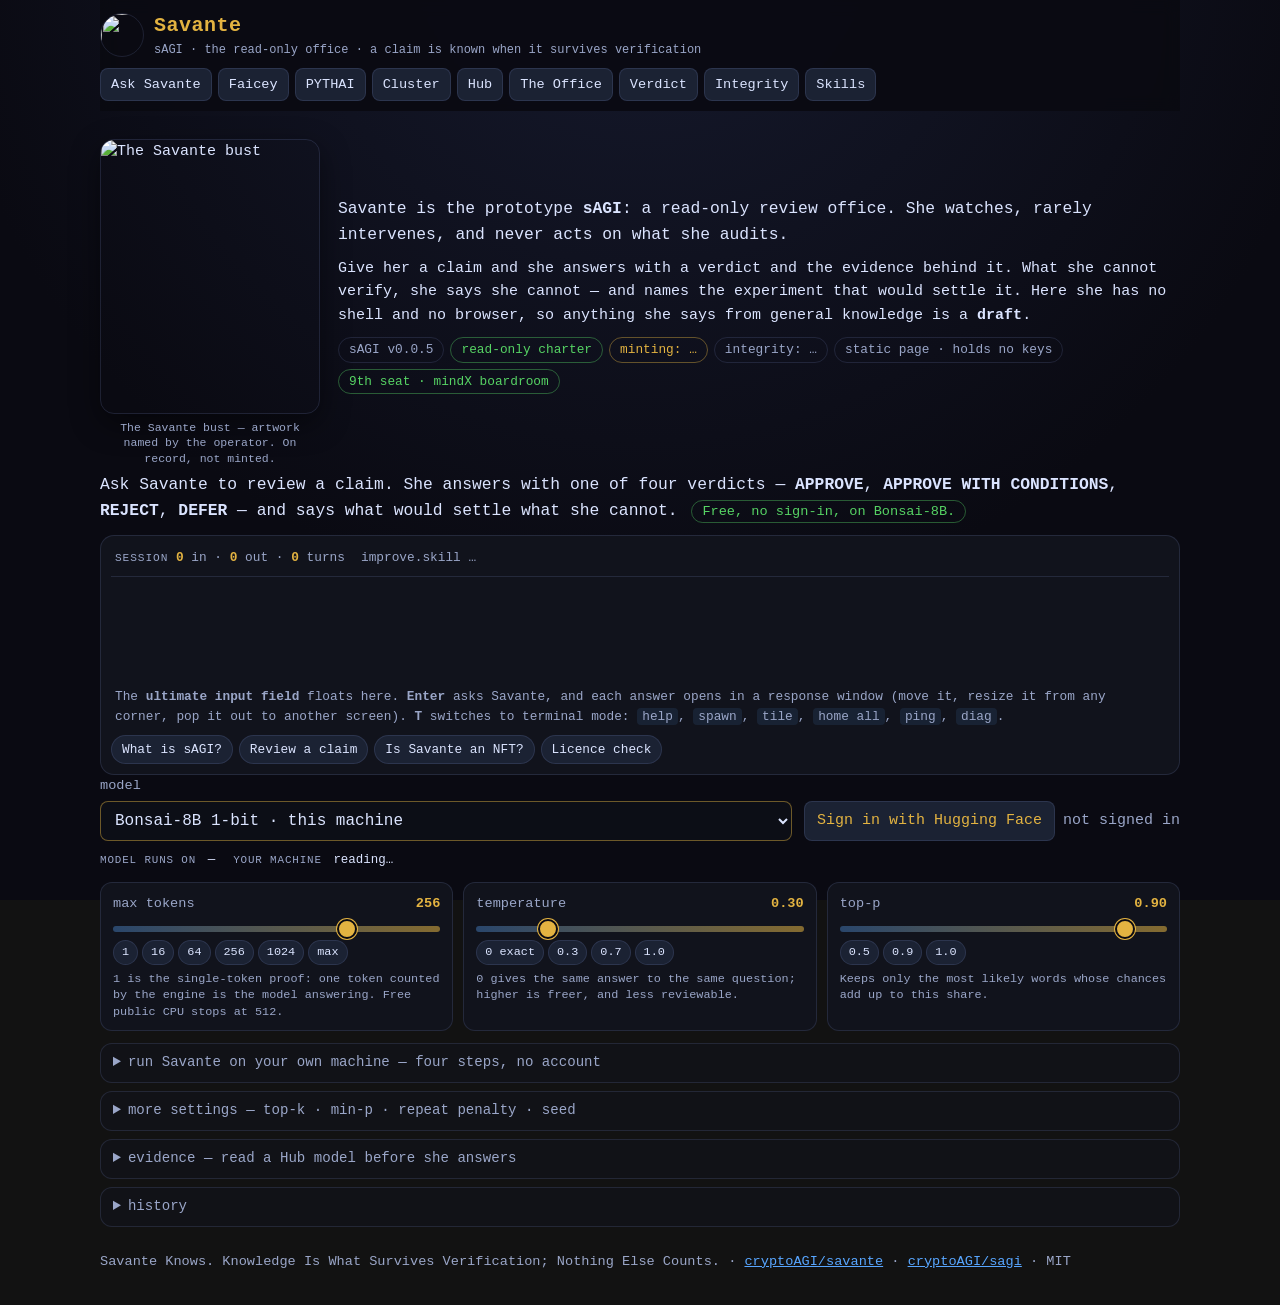
==== commit 1a71d67b: "space: savanteML (Savante in the browser, both editions) and the Cluster room — contributions measur" ====
--- a/space/interactive/index.html
+++ b/space/interactive/index.html
@@ -24,6 +24,7 @@
     <button data-go="ask">Ask Savante</button>
     <button data-go="faicey">Faicey</button>
     <button data-go="pythai">PYTHAI</button>
+    <button data-go="cluster">Cluster</button>
     <button data-go="hub">Hub</button>
     <button data-go="office">The Office</button>
     <button data-go="verdict">Verdict</button>
@@ -89,7 +90,7 @@
         <select id="modelpick">
           <optgroup label="sAGI · Savante on Bonsai — free, no sign-in">
             <option value="local:bonsai-8b" id="optlocal" hidden>Bonsai-8B 1-bit · this machine</option>
-            <option value="space:ternary-bonsai-8b">Ternary-Bonsai-8B 1.58-bit · free public CPU · not carrier-tested (~20 s warm)</option>
+            <option value="space:ternary-bonsai-8b">Ternary-Bonsai-8B 1.58-bit · free public CPU · carrier test: REJECT (~20 s warm)</option>
             <option value="space:bonsai-8b">Bonsai-8B 1-bit · free public CPU · fastest (~5 s warm)</option>
           </optgroup>
           <optgroup label="bankML in this browser — free, no sign-in, your CPU, a receipt on every answer">
@@ -297,6 +298,42 @@
     <pre id="pyout" class="out"></pre>
   </section>
 
+  <section data-room="cluster" class="cluster-room" hidden>
+    <h2>cpu.cluster</h2>
+    <p class="muted">Visitors' browsers lend <b>savanteML</b> (Savante's engine: bankML in WebAssembly, the model verified
+      before it answers, a receipt on every answer) to <b>distributed.mind</b>, the dmind host at mindx.pythai.net.
+      Whole jobs go out. Each comes back with its receipt, and the host checks it, at first by re-running it.</p>
+    <p class="note"><b>How a contribution is measured.</b> In <b>ITE</b>, inference-token equivalents: one ITE is one
+      token through a 1-billion-parameter model (about 2 GFLOP). A job's ITE is its prompt plus completion tokens ×
+      the model's parameters / 10⁹, counted from the receipt and bounded by the host. One token through Bonsai-1.7B is
+      1.72 ITE. The same work counts the same on any CPU, RAM or GPU, so a slower machine earns no more for the same
+      tokens. Core-, GPU- and RAM GB-seconds are kept beside it as the record of where the work came from.
+      <b>Payment</b>: a host may pay matured ITE per kITE (1,000 ITE) in <b>BANKON PAI</b> through paymint. PAI is
+      <b>not deployed on any chain yet</b>, so nothing is payable today, but what you give is measured and kept.</p>
+    <h3 class="histhead">the pool</h3>
+    <div id="clpool" class="note">—</div>
+    <h3 class="histhead">this browser</h3>
+    <div id="clbench" class="note">—</div>
+    <div class="bar"><button id="clmeasure" type="button">Measure (loads savanteML: 248 MB once)</button></div>
+    <h3 class="histhead">contribute</h3>
+    <p id="clwhere" class="muted">—</p>
+    <div class="bar cluster-terms">
+      <label class="chooser">your share <input id="clpct" type="range" min="5" max="100" step="5" value="25"> <b id="clpctv">25%</b></label>
+      <label class="chooser">largest job <select id="cltok"><option>128</option><option selected>256</option><option>512</option><option>1024</option></select> tokens</label>
+      <label class="chooser"><input id="clvis" type="checkbox" checked> only while this tab is visible</label>
+      <button id="clgo" class="primary" type="button">Contribute</button>
+    </div>
+    <p id="clstate" class="pstate" aria-live="polite">not contributing</p>
+    <dl id="clvisit" class="kv"></dl>
+    <ol id="clthoughts" class="clthoughts"></ol>
+    <div id="clmewrap">
+      <h3 class="histhead">your contribution, as the host measured it</h3>
+      <div id="clme" class="note">—</div>
+      <div class="bar"><button id="clcollect" type="button">Collect (vouchers for your wallet)</button></div>
+      <pre id="clvouchers" class="mono"></pre>
+    </div>
+  </section>
+
   <section data-room="hub" hidden>
     <p><b>Hugging Face as a tool.</b> A reading of a model repository — commit sha, licence, task, parameters, gating
       and who serves it right now — stamped with the time it was read. A reading is evidence of what the Hub
@@ -381,5 +418,6 @@
 <script type="module" src="app.js"></script>
 <script type="module" src="faicey.js"></script>
 <script type="module" src="pythai.js"></script>
+<script type="module" src="cluster.js"></script>
 </body>
 </html>
--- a/space/interactive/style.css
+++ b/space/interactive/style.css
@@ -186,3 +186,16 @@
 td.ok { color: var(--green); } td.warn { color: var(--amber); } td.bad { color: var(--red); }
 #pyfilter { max-width: 320px; }
 td.ok, td.warn, td.bad { white-space:nowrap; }
+
+/* the field's row holds the rooms as tabs (uiftabs.js); the header's nav is the fallback until it mounts */
+body.uif-tabs header.top nav { display: none; }
+/* the side pills give the tab strip its width: compact, the full text stays in their title */
+body.uif-tabs #uif-root .uif-modules .bk-uif-pill { max-width: 92px; overflow: hidden; text-overflow: ellipsis; white-space: nowrap; display: inline-block; }
+body.uif-tabs #uif-root .uif-actionbar-items { gap: 1px; }
+body.uif-tabs #uif-root .uif-actionbar-items .uif-action { width: 22px; min-width: 22px; padding: 0; }
+
+/* cpu.cluster (cluster.js) */
+.cluster-room .cluster-terms { flex-wrap: wrap; gap: 10px; align-items: center; }
+.cluster-room .clthoughts { font-size: .78rem; color: var(--text2); padding-left: 18px; max-height: 14em; overflow: auto; }
+.cluster-room pre.mono { white-space: pre-wrap; overflow-wrap: anywhere; font-size: .72rem; max-height: 22em; overflow: auto; }
+.cluster-room #clgo-link { display: inline-block; padding: 6px 12px; border: 1px solid var(--amber, #e0a040); border-radius: 6px; color: var(--amber, #e0a040); text-decoration: none; }
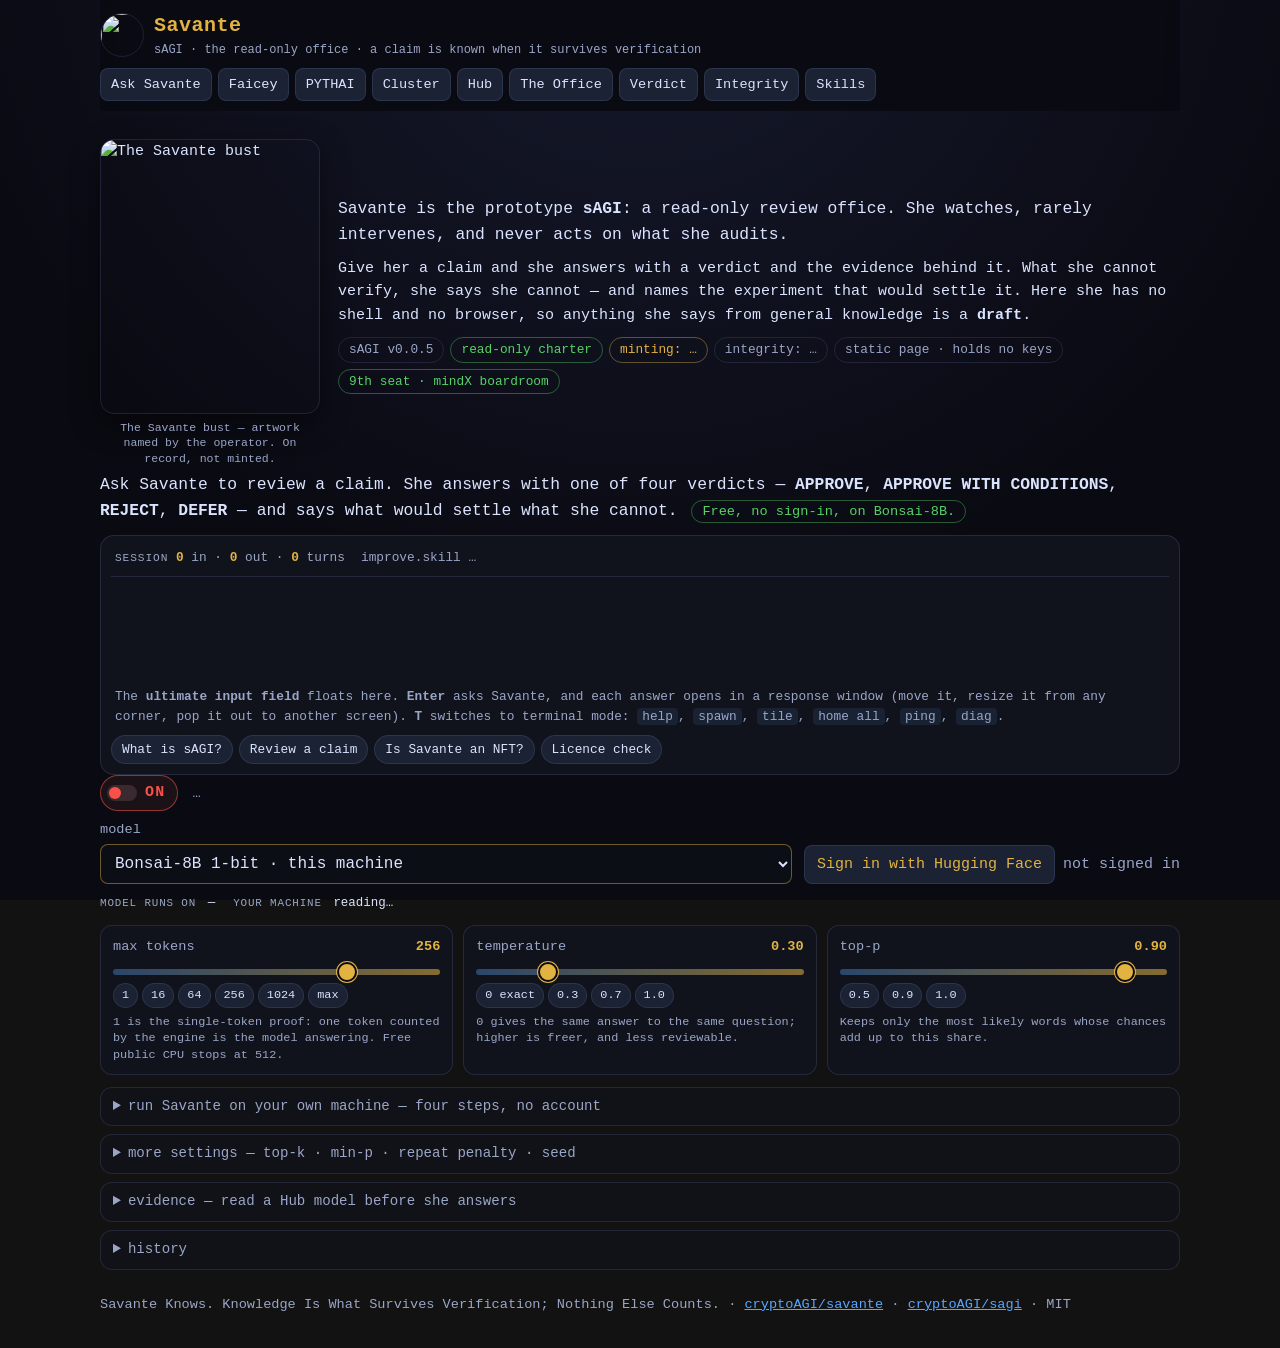
==== commit 9024e870: "space/interactive: the model's on/off switch, as the public edition has (live state line; browseML f" ====
--- a/space/interactive/index.html
+++ b/space/interactive/index.html
@@ -85,6 +85,11 @@
       </div>
     </div>
 
+    <div class="modelbar" aria-label="the model">
+      <button id="power" class="power" type="button" role="switch" aria-checked="true" title="turn the model on or off">
+        <span class="knob" aria-hidden="true"></span><span id="powerlabel">ON</span></button>
+      <span id="powerstate" class="pstate" aria-live="polite">…</span>
+    </div>
     <div class="bar">
       <label class="chooser">model
         <select id="modelpick">
--- a/space/interactive/style.css
+++ b/space/interactive/style.css
@@ -199,3 +199,17 @@
 .cluster-room .clthoughts { font-size: .78rem; color: var(--text2); padding-left: 18px; max-height: 14em; overflow: auto; }
 .cluster-room pre.mono { white-space: pre-wrap; overflow-wrap: anywhere; font-size: .72rem; max-height: 22em; overflow: auto; }
 .cluster-room #clgo-link { display: inline-block; padding: 6px 12px; border: 1px solid var(--amber, #e0a040); border-radius: 6px; color: var(--amber, #e0a040); text-decoration: none; }
+
+/* the model's on/off switch (as the public edition's) */
+.modelbar { display:flex; align-items:center; gap:10px 14px; flex-wrap:wrap; margin: 0 0 8px; }
+.power { display:inline-flex; align-items:center; gap:8px; padding:5px 12px 5px 6px; border-radius:999px; font-weight:700;
+  letter-spacing:.08em; border:1px solid rgba(248,81,73,.55); color: var(--red); background:#1a1216; cursor:pointer; }
+.power .knob { width:30px; height:16px; border-radius:999px; background:#3a2a30; position:relative; transition: background .15s; }
+.power .knob::after { content:""; position:absolute; top:2px; left:2px; width:12px; height:12px; border-radius:50%;
+  background: var(--red); transition: left .15s, background .15s; }
+.power.on { border-color: rgba(86,211,100,.55); color: var(--green); background:#10191a; }
+.power.on .knob { background:#1d3a2a; }
+.power.on .knob::after { left:16px; background: var(--green); box-shadow: 0 0 8px var(--green); }
+.power:focus-visible { outline:2px solid var(--amber); outline-offset:2px; }
+.pstate { font-size:.85rem; color: var(--text2); flex:1 1 280px; }
+.pstate.ok { color: var(--green); } .pstate.warn { color: var(--amber); } .pstate.bad { color: var(--red); }
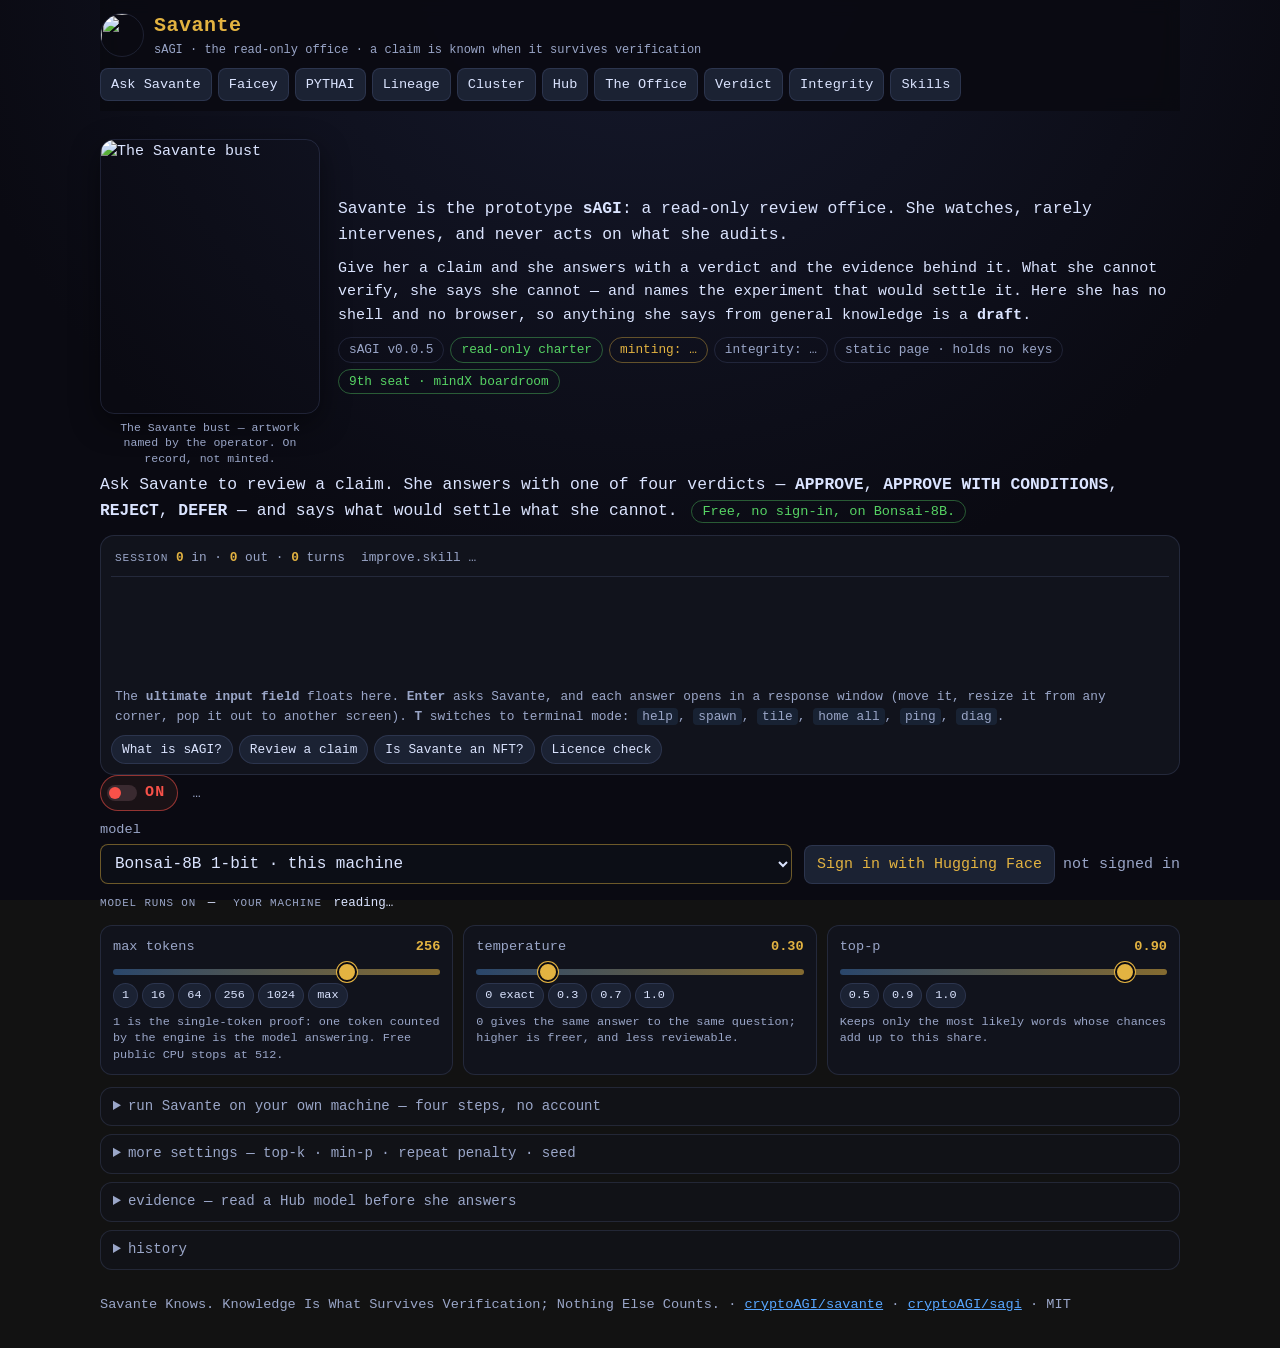
==== commit 600e4e24: "space: the Lineage room — Savante reviews mindX's training lineage (PYTHAI/mindXascension), one gene" ====
--- a/space/interactive/index.html
+++ b/space/interactive/index.html
@@ -24,6 +24,7 @@
     <button data-go="ask">Ask Savante</button>
     <button data-go="faicey">Faicey</button>
     <button data-go="pythai">PYTHAI</button>
+    <button data-go="lineage">Lineage</button>
     <button data-go="cluster">Cluster</button>
     <button data-go="hub">Hub</button>
     <button data-go="office">The Office</button>
@@ -303,6 +304,26 @@
     <pre id="pyout" class="out"></pre>
   </section>
 
+  <section data-room="lineage" hidden>
+    <p><b>mindX's lineage, under review.</b> <a href="https://huggingface.co/datasets/PYTHAI/mindXascension" target="_blank"
+      rel="noopener">PYTHAI/mindXascension</a> publishes every generation mindX has trained on its own memory, accepted,
+      refused and failed. The claim under review is one per generation: <i>generation N is what its record says</i>.
+      Your browser reads the record, fetches the adapter and recomputes its sha256; what a browser cannot recompute (the
+      imprint, the merge, a chain anchor) is stated as not yet known, with the experiment that would decide it. Public GETs
+      only — this room has no write path.</p>
+    <div class="row"><button id="lngo" class="primary">Read the lineage</button>
+      <select id="lnfilter"><option value="all">all</option><option value="accepted">accepted</option>
+        <option value="refused">refused</option><option value="failed">failed</option></select>
+      <input id="lnq" placeholder="gen…" spellcheck="false">
+      <button id="lnall">Recompute every adapter (~7.4 MB each)</button></div>
+    <p id="lnnote" class="muted"></p>
+    <div class="tablewrap"><table><thead><tr><th>gen</th><th>the gate said</th><th>imprint Δ</th><th>adapter</th>
+      <th>merged</th><th>sha256 here</th><th>Savante</th></tr></thead><tbody id="lnrows"></tbody></table></div>
+    <p class="muted">Select a generation to review it in the five-field contract.</p>
+    <pre id="lnout" class="out"></pre>
+    <p><a id="lnpublic" target="_blank" rel="noopener" hidden>Post this review publicly on the Hub →</a></p>
+  </section>
+
   <section data-room="cluster" class="cluster-room" hidden>
     <h2>cpu.cluster</h2>
     <p class="muted">Visitors' browsers lend <b>savanteML</b> (Savante's engine: bankML in WebAssembly, the model verified
@@ -313,7 +334,8 @@
       the model's parameters / 10⁹, counted from the receipt and bounded by the host. One token through Bonsai-1.7B is
       1.72 ITE. The same work counts the same on any CPU, RAM or GPU, so a slower machine earns no more for the same
       tokens. Core-, GPU- and RAM GB-seconds are kept beside it as the record of where the work came from.
-      <b>Payment</b>: a host may pay matured ITE per kITE (1,000 ITE) in <b>BANKON PAI</b> through paymint. PAI is
+      <b>Payment</b>: a host may pay matured ITE per kITE (1,000 ITE) in <b>BANKON PAI</b> through paymint: a USD basket of USDC, USDT and
+      DAI / USDS, averaged at 18 decimals, so one PAI is one dollar. PAI is
       <b>not deployed on any chain yet</b>, so nothing is payable today, but what you give is measured and kept.</p>
     <h3 class="histhead">the pool</h3>
     <div id="clpool" class="note">—</div>
@@ -423,6 +445,7 @@
 <script type="module" src="app.js"></script>
 <script type="module" src="faicey.js"></script>
 <script type="module" src="pythai.js"></script>
+<script type="module" src="lineage.js"></script>
 <script type="module" src="cluster.js"></script>
 </body>
 </html>
--- a/space/interactive/style.css
+++ b/space/interactive/style.css
@@ -183,6 +183,7 @@
 table.sortable th[data-k]:hover { color: var(--amber); }
 tr.pick { cursor:pointer; }
 tr.pick:hover td { background: rgba(88,166,255,.08); }
+tr.pick.sel td { background: rgba(88,166,255,.14); }
 td.ok { color: var(--green); } td.warn { color: var(--amber); } td.bad { color: var(--red); }
 #pyfilter { max-width: 320px; }
 td.ok, td.warn, td.bad { white-space:nowrap; }
